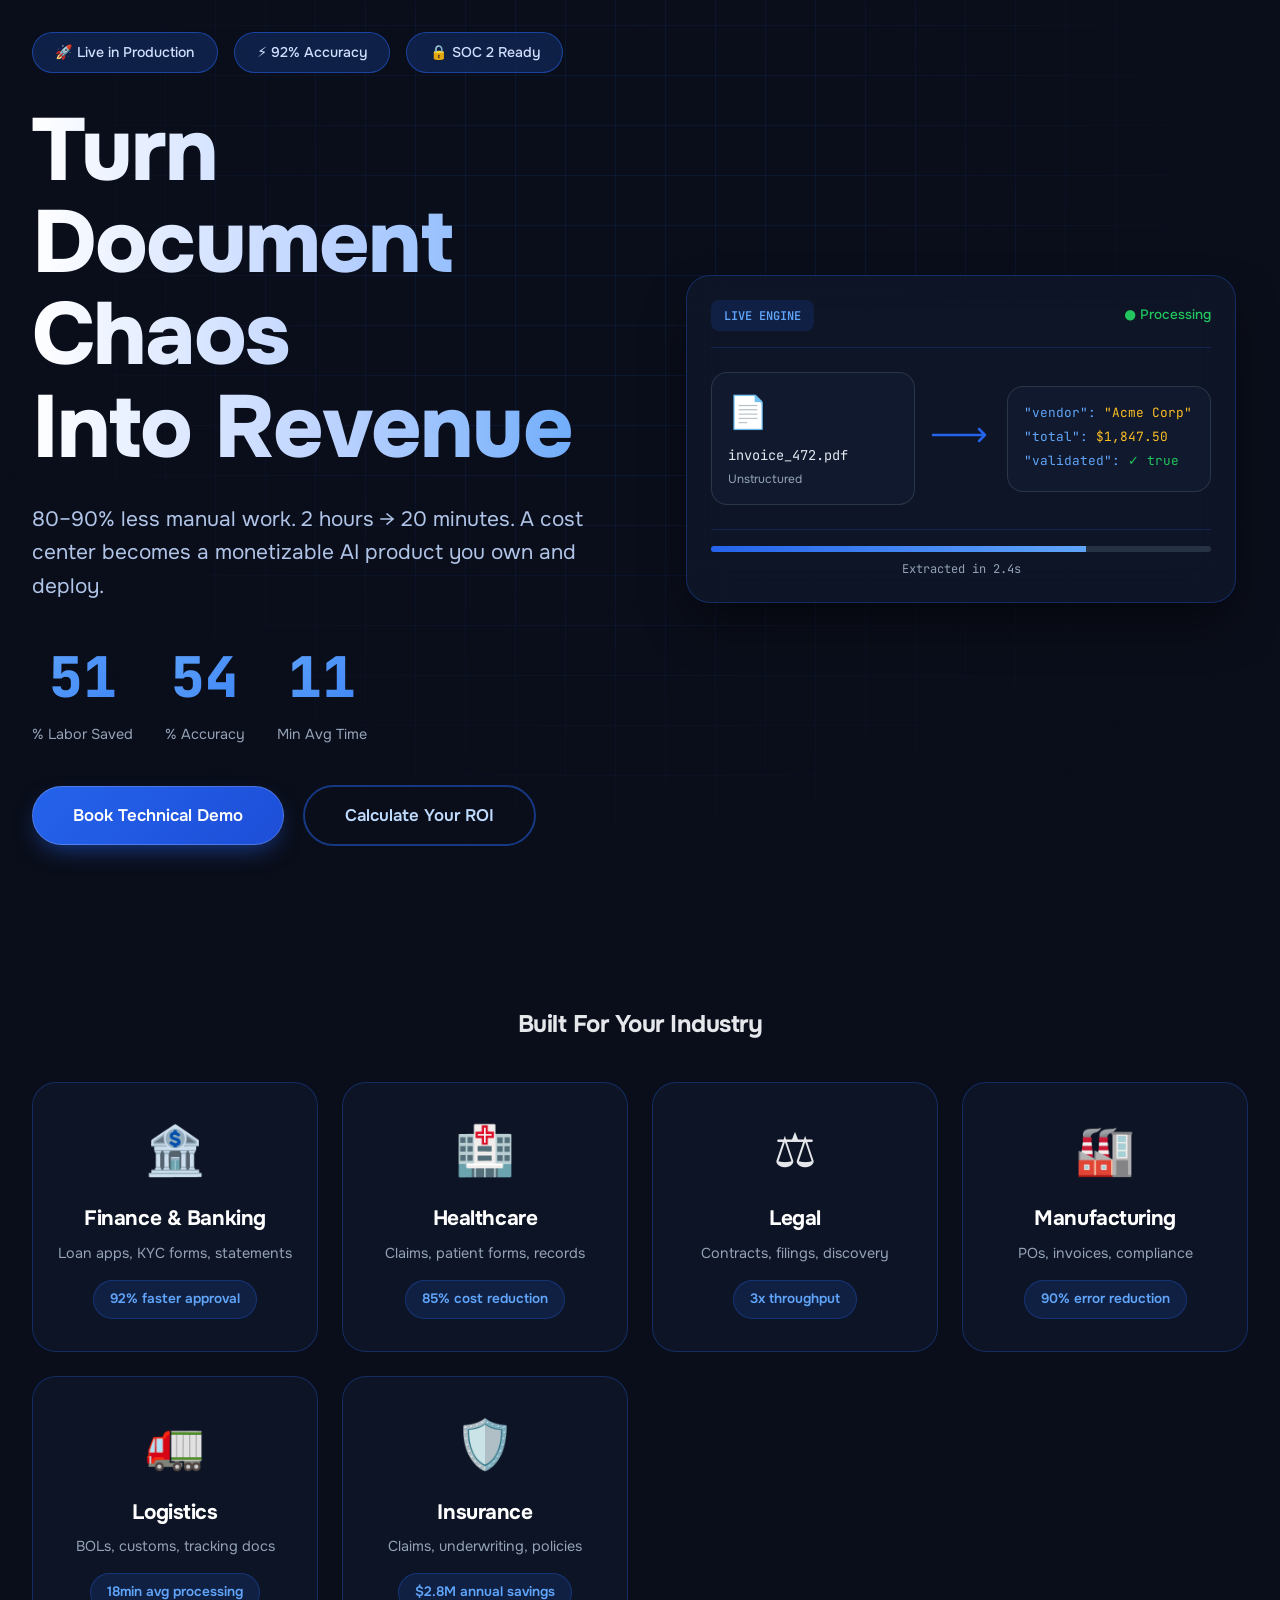
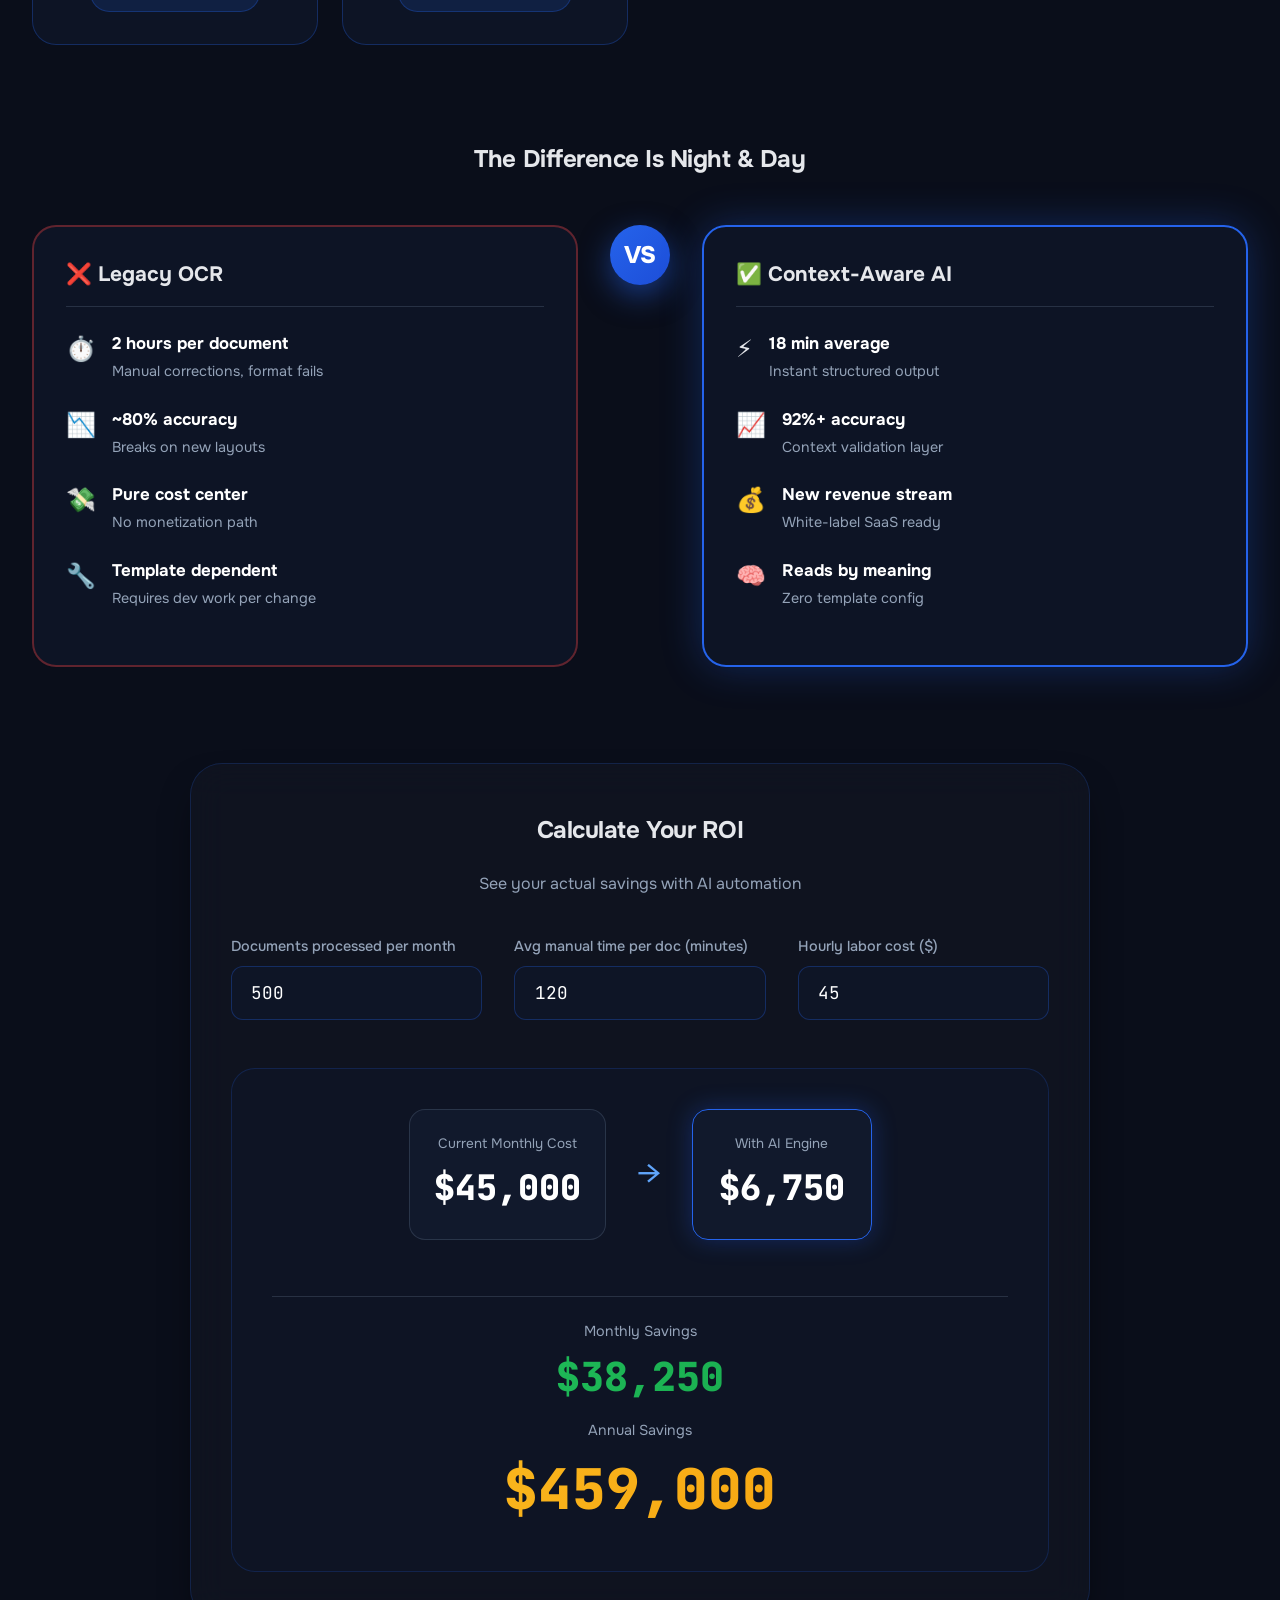
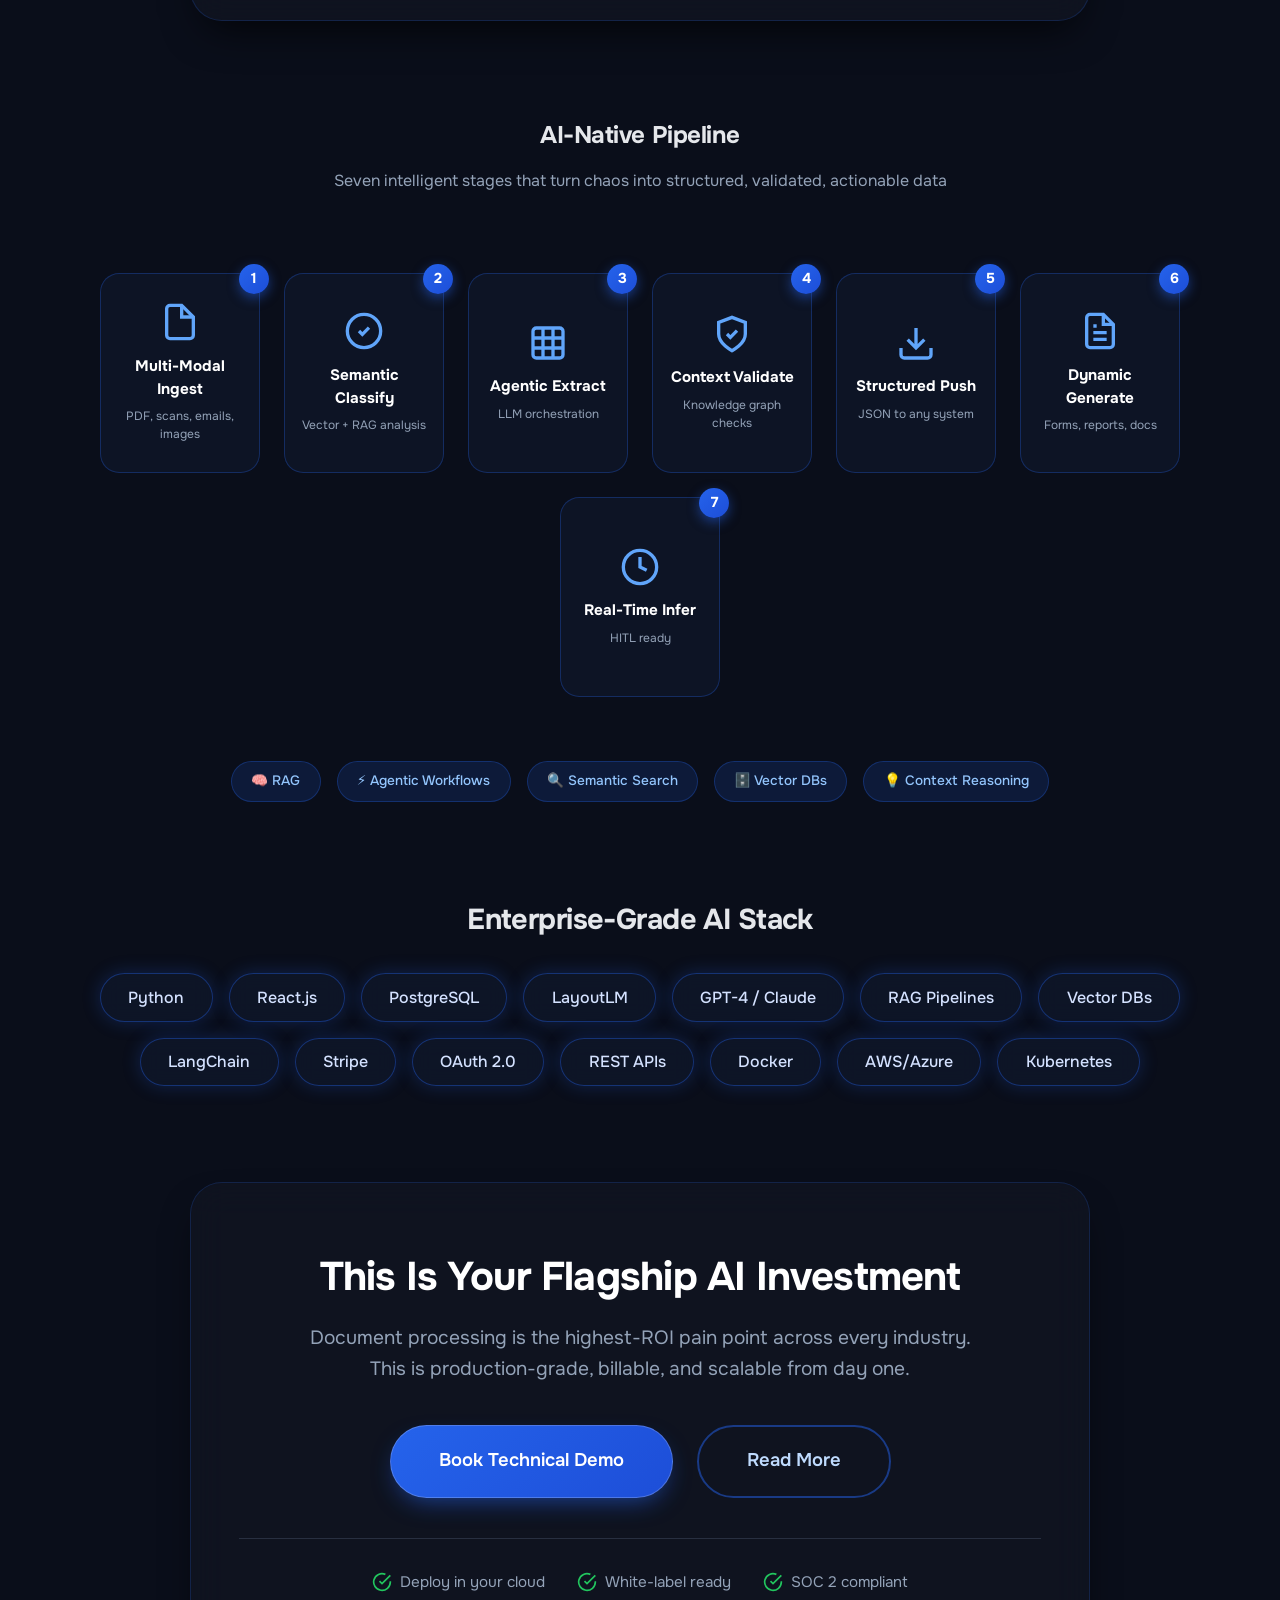
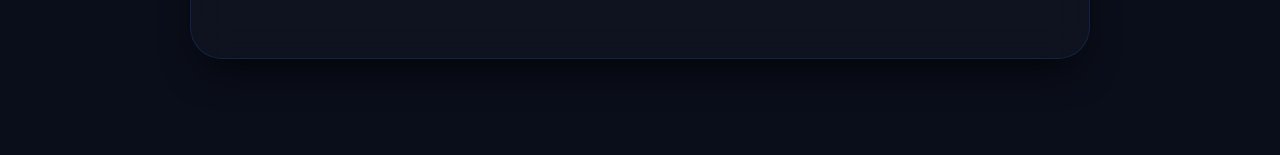
==== solution1.html @ 1551d838 "Add files via upload" ====
<!DOCTYPE html>
<html lang="en">
<head>
  <meta charset="UTF-8">
  <meta name="viewport" content="width=device-width, initial-scale=1.0">
  <title>AI Document Intelligence • Revenue-Grade Automation</title>
  <link rel="preconnect" href="https://fonts.googleapis.com">
  <link rel="preconnect" href="https://fonts.gstatic.com" crossorigin>
  <link href="https://fonts.googleapis.com/css2?family=JetBrains+Mono:wght@400;500;600;700&family=Onest:wght@400;500;600;700;800&display=swap" rel="stylesheet">
  <link rel="stylesheet" href="solution1.css">
</head>
<body>
  <div class="grid-background"></div>
  <div class="content-wrapper">
    
    <!-- Hero with live demo preview -->
    <section class="hero fade-up" id="heroSection">
      <div class="hero-text">
        <div class="badge-row">
          <span class="badge badge-pulse">🚀 Live in Production</span>
          <span class="badge">⚡ 92% Accuracy</span>
          <span class="badge">🔒 SOC 2 Ready</span>
        </div>
        <h1>Turn Document Chaos<br>Into Revenue</h1>
        <p class="hero-sub">80–90% less manual work. 2 hours → 20 minutes. A cost center becomes a monetizable AI product you own and deploy.</p>
        
        <div class="stat-proof">
          <div class="stat-item">
            <div class="stat-number" data-target="87">0</div>
            <div class="stat-label">% Labor Saved</div>
          </div>
          <div class="stat-item">
            <div class="stat-number" data-target="92">0</div>
            <div class="stat-label">% Accuracy</div>
          </div>
          <div class="stat-item">
            <div class="stat-number" data-target="18">0</div>
            <div class="stat-label">Min Avg Time</div>
          </div>
        </div>

        <div style="display: flex; flex-wrap: wrap; gap: 1.2rem; align-items: center; margin-top: 2.5rem;">
          <a href="#demo" class="primary-btn">Book Technical Demo</a>
          <a href="#calculator" class="secondary-btn">Calculate Your ROI</a>
        </div>
      </div>
      <div class="hero-visual">
        <div class="live-demo-preview">
          <div class="demo-header">
            <span class="demo-tag">LIVE ENGINE</span>
            <span class="demo-status">● Processing</span>
          </div>
          <div class="demo-content">
            <div class="doc-in">
              <div class="doc-icon">📄</div>
              <div class="doc-name">invoice_472.pdf</div>
              <div class="doc-status">Unstructured</div>
            </div>
            <div class="demo-arrow">
              <svg width="60" height="24" viewBox="0 0 60 24">
                <path d="M2 12h52m0 0l-6-6m6 6l-6 6" stroke="#2563eb" stroke-width="2.5" fill="none" stroke-linecap="round"/>
              </svg>
            </div>
            <div class="doc-out">
              <div class="json-preview">
                <div class="json-line"><span class="json-key">"vendor":</span> <span class="json-value">"Acme Corp"</span></div>
                <div class="json-line"><span class="json-key">"total":</span> <span class="json-value">$1,847.50</span></div>
                <div class="json-line"><span class="json-key">"validated":</span> <span class="json-bool">✓ true</span></div>
              </div>
            </div>
          </div>
          <div class="demo-footer">
            <div class="processing-bar">
              <div class="processing-fill"></div>
            </div>
            <div class="processing-text">Extracted in 2.4s</div>
          </div>
        </div>
      </div>
    </section>

    <!-- Industry selector -->
    <section class="industry-selector fade-up" id="industries">
      <h2 style="text-align:center; margin-bottom: 2.5rem;">Built For Your Industry</h2>
      <div class="industry-grid">
        <div class="industry-card">
          <div class="industry-icon">🏦</div>
          <h3>Finance & Banking</h3>
          <p>Loan apps, KYC forms, statements</p>
          <div class="industry-stat">92% faster approval</div>
        </div>
        <div class="industry-card">
          <div class="industry-icon">🏥</div>
          <h3>Healthcare</h3>
          <p>Claims, patient forms, records</p>
          <div class="industry-stat">85% cost reduction</div>
        </div>
        <div class="industry-card">
          <div class="industry-icon">⚖️</div>
          <h3>Legal</h3>
          <p>Contracts, filings, discovery</p>
          <div class="industry-stat">3x throughput</div>
        </div>
        <div class="industry-card">
          <div class="industry-icon">🏭</div>
          <h3>Manufacturing</h3>
          <p>POs, invoices, compliance</p>
          <div class="industry-stat">90% error reduction</div>
        </div>
        <div class="industry-card">
          <div class="industry-icon">🚛</div>
          <h3>Logistics</h3>
          <p>BOLs, customs, tracking docs</p>
          <div class="industry-stat">18min avg processing</div>
        </div>
        <div class="industry-card">
          <div class="industry-icon">🛡️</div>
          <h3>Insurance</h3>
          <p>Claims, underwriting, policies</p>
          <div class="industry-stat">$2.8M annual savings</div>
        </div>
      </div>
    </section>

    <!-- Before/After Comparison -->
    <section class="before-after fade-up" id="comparison">
      <h2 style="text-align:center; margin-bottom: 3rem;">The Difference Is Night & Day</h2>
      <div class="comparison-wrapper">
        <div class="comparison-side before-side">
          <div class="comparison-label">❌ Legacy OCR</div>
          <div class="comparison-detail">
            <div class="detail-icon">⏱️</div>
            <div class="detail-text">
              <strong>2 hours per document</strong>
              <span>Manual corrections, format fails</span>
            </div>
          </div>
          <div class="comparison-detail">
            <div class="detail-icon">📉</div>
            <div class="detail-text">
              <strong>~80% accuracy</strong>
              <span>Breaks on new layouts</span>
            </div>
          </div>
          <div class="comparison-detail">
            <div class="detail-icon">💸</div>
            <div class="detail-text">
              <strong>Pure cost center</strong>
              <span>No monetization path</span>
            </div>
          </div>
          <div class="comparison-detail">
            <div class="detail-icon">🔧</div>
            <div class="detail-text">
              <strong>Template dependent</strong>
              <span>Requires dev work per change</span>
            </div>
          </div>
        </div>

        <div class="comparison-divider">
          <div class="vs-badge">VS</div>
        </div>

        <div class="comparison-side after-side">
          <div class="comparison-label">✅ Context-Aware AI</div>
          <div class="comparison-detail">
            <div class="detail-icon">⚡</div>
            <div class="detail-text">
              <strong>18 min average</strong>
              <span>Instant structured output</span>
            </div>
          </div>
          <div class="comparison-detail">
            <div class="detail-icon">📈</div>
            <div class="detail-text">
              <strong>92%+ accuracy</strong>
              <span>Context validation layer</span>
            </div>
          </div>
          <div class="comparison-detail">
            <div class="detail-icon">💰</div>
            <div class="detail-text">
              <strong>New revenue stream</strong>
              <span>White-label SaaS ready</span>
            </div>
          </div>
          <div class="comparison-detail">
            <div class="detail-icon">🧠</div>
            <div class="detail-text">
              <strong>Reads by meaning</strong>
              <span>Zero template config</span>
            </div>
          </div>
        </div>
      </div>
    </section>

    <!-- ROI Calculator -->
    <section class="roi-calculator fade-up" id="calculator">
      <div class="calculator-container glass-card">
        <h2 style="margin-bottom: 1.5rem; text-align: center;">Calculate Your ROI</h2>
        <p style="text-align: center; color: #94a3b8; margin-bottom: 2.5rem;">See your actual savings with AI automation</p>
        
        <div class="calculator-inputs">
          <div class="input-group">
            <label>Documents processed per month</label>
            <input type="number" id="docCount" value="500" min="100" step="100">
          </div>
          <div class="input-group">
            <label>Avg manual time per doc (minutes)</label>
            <input type="number" id="manualTime" value="120" min="10" step="10">
          </div>
          <div class="input-group">
            <label>Hourly labor cost ($)</label>
            <input type="number" id="laborCost" value="45" min="15" step="5">
          </div>
        </div>

        <div class="calculator-results">
          <div class="result-card">
            <div class="result-label">Current Monthly Cost</div>
            <div class="result-value" id="currentCost">$45,000</div>
          </div>
          <div class="result-arrow">→</div>
          <div class="result-card highlight">
            <div class="result-label">With AI Engine</div>
            <div class="result-value" id="aiCost">$5,400</div>
          </div>
          <div class="result-savings">
            <div class="savings-label">Monthly Savings</div>
            <div class="savings-value" id="monthlySavings">$39,600</div>
            <div class="savings-label" style="margin-top: 0.8rem;">Annual Savings</div>
            <div class="savings-value annual" id="annualSavings">$475,200</div>
          </div>
        </div>
      </div>
    </section>

    <!-- How It Works Pipeline -->
    <section class="pipeline-section fade-up" id="pipeline">
      <h2 style="text-align:center; margin-bottom: 1rem;">AI-Native Pipeline</h2>
      <p style="text-align:center; color:#94a3b8; max-width: 700px; margin: 0 auto 3rem;">Seven intelligent stages that turn chaos into structured, validated, actionable data</p>
      
      <div class="pipeline-flow">
        <div class="pipeline-step">
          <div class="step-number">1</div>
          <div class="step-icon">
            <svg viewBox="0 0 24 24" fill="none" stroke="currentColor" stroke-width="2">
              <path d="M13 2H6a2 2 0 00-2 2v16a2 2 0 002 2h12a2 2 0 002-2V9z"/>
              <path d="M13 2v7h7"/>
            </svg>
          </div>
          <h4>Multi-Modal Ingest</h4>
          <p>PDF, scans, emails, images</p>
        </div>

        <div class="pipeline-connector"></div>

        <div class="pipeline-step">
          <div class="step-number">2</div>
          <div class="step-icon">
            <svg viewBox="0 0 24 24" fill="none" stroke="currentColor" stroke-width="2">
              <circle cx="12" cy="12" r="10"/>
              <path d="M9 12l2 2 4-4"/>
            </svg>
          </div>
          <h4>Semantic Classify</h4>
          <p>Vector + RAG analysis</p>
        </div>

        <div class="pipeline-connector"></div>

        <div class="pipeline-step">
          <div class="step-number">3</div>
          <div class="step-icon">
            <svg viewBox="0 0 24 24" fill="none" stroke="currentColor" stroke-width="2">
              <rect x="3" y="3" width="18" height="18" rx="2"/>
              <path d="M9 3v18M15 3v18M3 9h18M3 15h18"/>
            </svg>
          </div>
          <h4>Agentic Extract</h4>
          <p>LLM orchestration</p>
        </div>

        <div class="pipeline-connector"></div>

        <div class="pipeline-step">
          <div class="step-number">4</div>
          <div class="step-icon">
            <svg viewBox="0 0 24 24" fill="none" stroke="currentColor" stroke-width="2">
              <path d="M12 22s8-4 8-10V5l-8-3-8 3v7c0 6 8 10 8 10z"/>
              <path d="M9 12l2 2 4-4"/>
            </svg>
          </div>
          <h4>Context Validate</h4>
          <p>Knowledge graph checks</p>
        </div>

        <div class="pipeline-connector"></div>

        <div class="pipeline-step">
          <div class="step-number">5</div>
          <div class="step-icon">
            <svg viewBox="0 0 24 24" fill="none" stroke="currentColor" stroke-width="2">
              <path d="M21 15v4a2 2 0 01-2 2H5a2 2 0 01-2-2v-4M7 10l5 5 5-5M12 15V3"/>
            </svg>
          </div>
          <h4>Structured Push</h4>
          <p>JSON to any system</p>
        </div>

        <div class="pipeline-connector"></div>

        <div class="pipeline-step">
          <div class="step-number">6</div>
          <div class="step-icon">
            <svg viewBox="0 0 24 24" fill="none" stroke="currentColor" stroke-width="2">
              <path d="M14 2H6a2 2 0 00-2 2v16a2 2 0 002 2h12a2 2 0 002-2V8z"/>
              <path d="M14 2v6h6"/>
              <path d="M16 13H8M16 17H8M10 9H8"/>
            </svg>
          </div>
          <h4>Dynamic Generate</h4>
          <p>Forms, reports, docs</p>
        </div>

        <div class="pipeline-connector"></div>

        <div class="pipeline-step">
          <div class="step-number">7</div>
          <div class="step-icon">
            <svg viewBox="0 0 24 24" fill="none" stroke="currentColor" stroke-width="2">
              <circle cx="12" cy="12" r="10"/>
              <path d="M12 6v6l4 2"/>
            </svg>
          </div>
          <h4>Real-Time Infer</h4>
          <p>HITL ready</p>
        </div>
      </div>

      <div class="tech-tags">
        <span class="tech-tag">🧠 RAG</span>
        <span class="tech-tag">⚡ Agentic Workflows</span>
        <span class="tech-tag">🔍 Semantic Search</span>
        <span class="tech-tag">🗄️ Vector DBs</span>
        <span class="tech-tag">💡 Context Reasoning</span>
      </div>
    </section>


    <!-- Tech Stack -->
    <section class="tech-stack fade-up">
      <h3 style="text-align:center; margin-bottom: 2rem; font-size: 1.8rem;">Enterprise-Grade AI Stack</h3>
      <div class="tech-grid">
        <span class="tech-badge">Python</span>
        <span class="tech-badge">React.js</span>
        <span class="tech-badge">PostgreSQL</span>
        <span class="tech-badge">LayoutLM</span>
        <span class="tech-badge">GPT-4 / Claude</span>
        <span class="tech-badge">RAG Pipelines</span>
        <span class="tech-badge">Vector DBs</span>
        <span class="tech-badge">LangChain</span>
        <span class="tech-badge">Stripe</span>
        <span class="tech-badge">OAuth 2.0</span>
        <span class="tech-badge">REST APIs</span>
        <span class="tech-badge">Docker</span>
        <span class="tech-badge">AWS/Azure</span>
        <span class="tech-badge">Kubernetes</span>
      </div>
    </section>

    <!-- Final CTA -->
    <section class="final-cta fade-up">
      <div class="cta-container glass-card">
        <h2>This Is Your Flagship AI Investment</h2>
        <p>Document processing is the highest-ROI pain point across every industry. This is production-grade, billable, and scalable from day one.</p>
        <div class="cta-buttons">
          <a href="#" class="primary-btn large">Book Technical Demo</a>
          <a href="#" class="secondary-btn large">Read More </a>
        </div>
        <div class="cta-features">
          <div class="cta-feature">
            <svg width="20" height="20" viewBox="0 0 24 24" fill="none" stroke="#22c55e" stroke-width="2"><path d="M22 11.08V12a10 10 0 11-5.93-9.14"/><polyline points="22 4 12 14.01 9 11.01"/></svg>
            <span>Deploy in your cloud</span>
          </div>
          <div class="cta-feature">
            <svg width="20" height="20" viewBox="0 0 24 24" fill="none" stroke="#22c55e" stroke-width="2"><path d="M22 11.08V12a10 10 0 11-5.93-9.14"/><polyline points="22 4 12 14.01 9 11.01"/></svg>
            <span>White-label ready</span>
          </div>
          <div class="cta-feature">
            <svg width="20" height="20" viewBox="0 0 24 24" fill="none" stroke="#22c55e" stroke-width="2"><path d="M22 11.08V12a10 10 0 11-5.93-9.14"/><polyline points="22 4 12 14.01 9 11.01"/></svg>
            <span>SOC 2 compliant</span>
          </div>
        </div>
      </div>
    </section>

  </div>

  <script>
    // Fade-up scroll animations
    (function() {
      const fadeElements = document.querySelectorAll('.fade-up');
      function checkVisibility() {
        fadeElements.forEach(el => {
          const rect = el.getBoundingClientRect();
          const windowHeight = window.innerHeight || document.documentElement.clientHeight;
          if (rect.top <= windowHeight - 60 && rect.bottom >= 0) {
            el.classList.add('visible');
          }
        });
      }
      window.addEventListener('scroll', checkVisibility);
      window.addEventListener('resize', checkVisibility);
      setTimeout(checkVisibility, 120);
      document.addEventListener('DOMContentLoaded', checkVisibility);
    })();

    // Animated counters
    function animateCounter(element, target, duration = 2000) {
      let start = 0;
      const increment = target / (duration / 16);
      const timer = setInterval(() => {
        start += increment;
        if (start >= target) {
          element.textContent = Math.round(target);
          clearInterval(timer);
        } else {
          element.textContent = Math.round(start);
        }
      }, 16);
    }

    // Trigger counters on scroll
    let countersAnimated = false;
    window.addEventListener('scroll', () => {
      if (countersAnimated) return;
      const statsSection = document.querySelector('.stat-proof');
      if (!statsSection) return;
      const rect = statsSection.getBoundingClientRect();
      if (rect.top <= window.innerHeight - 100) {
        countersAnimated = true;
        document.querySelectorAll('.stat-number').forEach(el => {
          const target = parseInt(el.dataset.target);
          animateCounter(el, target);
        });
      }
    });

    // ROI Calculator
    function updateROI() {
      const docCount = parseInt(document.getElementById('docCount').value) || 500;
      const manualTime = parseInt(document.getElementById('manualTime').value) || 120;
      const laborCost = parseInt(document.getElementById('laborCost').value) || 45;

      const currentMonthlyMinutes = docCount * manualTime;
      const currentMonthlyCost = (currentMonthlyMinutes / 60) * laborCost;

      const aiTime = manualTime * 0.15;
      const aiMonthlyMinutes = docCount * aiTime;
      const aiMonthlyCost = (aiMonthlyMinutes / 60) * laborCost;

      const monthlySavings = currentMonthlyCost - aiMonthlyCost;
      const annualSavings = monthlySavings * 12;

      document.getElementById('currentCost').textContent = '$' + currentMonthlyCost.toLocaleString('en-US', {maximumFractionDigits: 0});
      document.getElementById('aiCost').textContent = '$' + aiMonthlyCost.toLocaleString('en-US', {maximumFractionDigits: 0});
      document.getElementById('monthlySavings').textContent = '$' + monthlySavings.toLocaleString('en-US', {maximumFractionDigits: 0});
      document.getElementById('annualSavings').textContent = '$' + annualSavings.toLocaleString('en-US', {maximumFractionDigits: 0});
    }

    document.getElementById('docCount')?.addEventListener('input', updateROI);
    document.getElementById('manualTime')?.addEventListener('input', updateROI);
    document.getElementById('laborCost')?.addEventListener('input', updateROI);

    updateROI();
  </script>
</body>
</html>
---- solution1.css ----
* {
  margin: 0;
  padding: 0;
  box-sizing: border-box;
}

body {
  font-family: 'Onest', system-ui, -apple-system, sans-serif;
  background-color: #0a0e1a;
  color: #e5e7eb;
  line-height: 1.5;
  -webkit-font-smoothing: antialiased;
  -moz-osx-font-smoothing: grayscale;
  overflow-x: hidden;
}

.grid-background {
  position: fixed;
  top: 0;
  left: 0;
  width: 100%;
  height: 100%;
  pointer-events: none;
  z-index: 0;
  background-image: 
    linear-gradient(rgba(37, 99, 235, 0.1) 1px, transparent 1px),
    linear-gradient(90deg, rgba(37, 99, 235, 0.1) 1px, transparent 1px);
  background-size: 50px 50px;
  background-position: center center;
  mask-image: radial-gradient(ellipse at 50% 30%, black 25%, transparent 75%);
  animation: gridPulse 8s ease-in-out infinite alternate;
}

@keyframes gridPulse {
  0% { opacity: 0.7; background-size: 50px 50px; }
  100% { opacity: 1; background-size: 52px 52px; }
}

.content-wrapper {
  position: relative;
  z-index: 2;
  max-width: 1440px;
  margin: 0 auto;
  padding: 0 2rem;
}

.glass-card {
  background: rgba(18, 22, 35, 0.7);
  backdrop-filter: blur(18px);
  border: 1px solid rgba(37, 99, 235, 0.2);
  border-radius: 2rem;
  box-shadow: 0 20px 40px -15px rgba(0, 0, 0, 0.8);
  transition: transform 0.3s ease, box-shadow 0.3s ease;
}

.fade-up {
  opacity: 0;
  transform: translateY(35px);
  transition: opacity 0.8s cubic-bezier(0.16, 0.88, 0.3, 1.1), transform 0.8s cubic-bezier(0.16, 0.88, 0.3, 1.1);
}

.fade-up.visible {
  opacity: 1;
  transform: translateY(0);
}

.primary-btn {
  background: linear-gradient(135deg, #2563eb, #1d4ed8);
  color: white;
  border: none;
  padding: 1rem 2.5rem;
  border-radius: 3rem;
  font-weight: 600;
  font-size: 1.05rem;
  cursor: pointer;
  transition: all 0.3s ease;
  box-shadow: 0 10px 25px -8px rgba(37, 99, 235, 0.6);
  display: inline-flex;
  align-items: center;
  justify-content: center;
  text-decoration: none;
  border: 1px solid rgba(255, 255, 255, 0.2);
  position: relative;
  overflow: hidden;
}

.primary-btn::before {
  content: '';
  position: absolute;
  top: 0;
  left: -100%;
  width: 100%;
  height: 100%;
  background: linear-gradient(90deg, transparent, rgba(255,255,255,0.2), transparent);
  transition: left 0.6s;
}

.primary-btn:hover::before {
  left: 100%;
}

.primary-btn:hover {
  background: linear-gradient(135deg, #3b78f0, #2563eb);
  box-shadow: 0 15px 35px -6px #2563ebcc;
  transform: translateY(-3px);
}

.primary-btn.large {
  padding: 1.3rem 3rem;
  font-size: 1.15rem;
}

.secondary-btn {
  background: transparent;
  color: #bfdbfe;
  border: 2px solid rgba(37, 99, 235, 0.5);
  padding: 1rem 2.5rem;
  border-radius: 3rem;
  font-weight: 600;
  font-size: 1.05rem;
  cursor: pointer;
  transition: all 0.3s ease;
  display: inline-flex;
  align-items: center;
  justify-content: center;
  text-decoration: none;
}

.secondary-btn:hover {
  background: rgba(37, 99, 235, 0.2);
  border-color: #2563eb;
  color: white;
  transform: translateY(-3px);
}

.secondary-btn.large {
  padding: 1.3rem 3rem;
  font-size: 1.15rem;
}

h1, h2, h3 {
  font-weight: 700;
  letter-spacing: -0.02em;
}

/* HERO SECTION */
.hero {
  display: flex;
  flex-wrap: wrap;
  align-items: center;
  justify-content: space-between;
  min-height: 90vh;
  padding: 2rem 0 4rem;
  gap: 3rem;
}

.hero-text {
  flex: 1 1 500px;
}

.hero-text h1 {
  font-size: clamp(3rem, 7vw, 5.5rem);
  line-height: 1.05;
  margin-bottom: 1.8rem;
  background: linear-gradient(to right, #ffffff, #bdd3ff, #60a5fa);
  -webkit-background-clip: text;
  -webkit-text-fill-color: transparent;
  background-clip: text;
  font-weight: 800;
}

.hero-sub {
  font-size: 1.3rem;
  color: #b0c4e8;
  margin-bottom: 2rem;
  max-width: 620px;
  line-height: 1.6;
}

.badge-row {
  display: flex;
  flex-wrap: wrap;
  gap: 1rem;
  margin: 0 0 2rem;
}

.badge {
  background: rgba(37, 99, 235, 0.22);
  border: 1px solid rgba(37, 99, 235, 0.55);
  padding: 0.55rem 1.4rem;
  border-radius: 2.5rem;
  font-size: 0.88rem;
  font-weight: 500;
  color: #d0e0ff;
  backdrop-filter: blur(10px);
  display: flex;
  align-items: center;
  gap: 0.4rem;
}

.badge-pulse {
  animation: badgePulse 2s infinite;
}

@keyframes badgePulse {
  0%, 100% { box-shadow: 0 0 8px rgba(37,99,235,0.3); }
  50% { box-shadow: 0 0 18px rgba(37,99,235,0.8); }
}

.stat-proof {
  display: flex;
  flex-wrap: wrap;
  gap: 2rem;
  margin: 2rem 0;
}

.stat-item {
  text-align: center;
}

.stat-number {
  font-size: 3.5rem;
  font-weight: 800;
  background: linear-gradient(135deg, #60a5fa, #3b82f6);
  -webkit-background-clip: text;
  -webkit-text-fill-color: transparent;
  font-family: 'JetBrains Mono', monospace;
}

.stat-label {
  font-size: 0.9rem;
  color: #94a3b8;
  margin-top: 0.3rem;
}

/* LIVE DEMO PREVIEW */
.hero-visual {
  flex: 1 1 480px;
  display: flex;
  justify-content: center;
  align-items: center;
}

.live-demo-preview {
  width: 100%;
  max-width: 550px;
  background: rgba(15, 23, 42, 0.85);
  backdrop-filter: blur(20px);
  border: 1px solid rgba(37, 99, 235, 0.3);
  border-radius: 1.5rem;
  padding: 1.5rem;
  box-shadow: 0 25px 50px -12px rgba(0, 0, 0, 0.6);
}

.demo-header {
  display: flex;
  justify-content: space-between;
  align-items: center;
  margin-bottom: 1.5rem;
  padding-bottom: 1rem;
  border-bottom: 1px solid rgba(37, 99, 235, 0.2);
}

.demo-tag {
  font-family: 'JetBrains Mono', monospace;
  font-size: 0.75rem;
  font-weight: 600;
  color: #60a5fa;
  background: rgba(37, 99, 235, 0.15);
  padding: 0.4rem 0.8rem;
  border-radius: 0.5rem;
}

.demo-status {
  font-size: 0.85rem;
  color: #22c55e;
  font-weight: 500;
  animation: statusPulse 2s infinite;
}

@keyframes statusPulse {
  0%, 100% { opacity: 1; }
  50% { opacity: 0.5; }
}

.demo-content {
  display: flex;
  align-items: center;
  gap: 1rem;
  margin-bottom: 1.5rem;
}

.doc-in, .doc-out {
  flex: 1;
  background: rgba(20, 30, 50, 0.6);
  border: 1px solid rgba(100, 116, 139, 0.3);
  border-radius: 1rem;
  padding: 1rem;
}

.doc-icon {
  font-size: 2rem;
  margin-bottom: 0.5rem;
}

.doc-name {
  font-size: 0.85rem;
  font-family: 'JetBrains Mono', monospace;
  color: #e2e8f0;
  margin-bottom: 0.3rem;
}

.doc-status {
  font-size: 0.75rem;
  color: #94a3b8;
}

.demo-arrow {
  flex-shrink: 0;
}

.json-preview {
  font-family: 'JetBrains Mono', monospace;
  font-size: 0.8rem;
}

.json-line {
  margin-bottom: 0.3rem;
}

.json-key {
  color: #60a5fa;
}

.json-value {
  color: #fbbf24;
}

.json-bool {
  color: #22c55e;
}

.demo-footer {
  padding-top: 1rem;
  border-top: 1px solid rgba(37, 99, 235, 0.2);
}

.processing-bar {
  height: 6px;
  background: rgba(100, 116, 139, 0.3);
  border-radius: 3px;
  overflow: hidden;
  margin-bottom: 0.5rem;
}

.processing-fill {
  height: 100%;
  background: linear-gradient(90deg, #2563eb, #60a5fa);
  width: 75%;
  animation: processingGrow 3s ease-in-out infinite;
}

@keyframes processingGrow {
  0% { width: 0%; }
  50% { width: 100%; }
  100% { width: 75%; }
}

.processing-text {
  font-size: 0.75rem;
  color: #94a3b8;
  text-align: center;
  font-family: 'JetBrains Mono', monospace;
}

/* INDUSTRY SELECTOR */
.industry-selector {
  margin: 6rem 0;
}

.industry-grid {
  display: grid;
  grid-template-columns: repeat(auto-fit, minmax(250px, 1fr));
  gap: 1.5rem;
}

.industry-card {
  background: rgba(15, 23, 42, 0.75);
  backdrop-filter: blur(12px);
  border: 1px solid rgba(37, 99, 235, 0.3);
  border-radius: 1.5rem;
  padding: 2rem 1.5rem;
  text-align: center;
  transition: all 0.3s ease;
  cursor: pointer;
}

.industry-card:hover {
  transform: translateY(-5px);
  border-color: #2563eb;
  box-shadow: 0 20px 40px -12px rgba(37, 99, 235, 0.4);
}

.industry-icon {
  font-size: 3rem;
  margin-bottom: 1rem;
}

.industry-card h3 {
  font-size: 1.3rem;
  margin-bottom: 0.5rem;
  color: white;
}

.industry-card p {
  color: #94a3b8;
  font-size: 0.9rem;
  margin-bottom: 1rem;
}

.industry-stat {
  display: inline-block;
  background: rgba(37, 99, 235, 0.15);
  color: #60a5fa;
  padding: 0.5rem 1rem;
  border-radius: 2rem;
  font-size: 0.85rem;
  font-weight: 600;
  border: 1px solid rgba(37, 99, 235, 0.3);
}

/* BEFORE/AFTER COMPARISON */
.before-after {
  margin: 6rem 0;
}

.comparison-wrapper {
  display: grid;
  grid-template-columns: 1fr auto 1fr;
  gap: 2rem;
  align-items: start;
}

.comparison-side {
  background: rgba(15, 23, 42, 0.75);
  backdrop-filter: blur(12px);
  border-radius: 1.5rem;
  padding: 2rem;
}

.before-side {
  border: 2px solid rgba(220, 60, 60, 0.4);
}

.after-side {
  border: 2px solid #2563eb;
  box-shadow: 0 0 40px rgba(37, 99, 235, 0.3);
}

.comparison-label {
  font-size: 1.3rem;
  font-weight: 700;
  margin-bottom: 1.5rem;
  padding-bottom: 1rem;
  border-bottom: 1px solid rgba(100, 116, 139, 0.3);
}

.comparison-detail {
  display: flex;
  gap: 1rem;
  align-items: start;
  margin-bottom: 1.5rem;
}

.detail-icon {
  font-size: 1.5rem;
  flex-shrink: 0;
}

.detail-text {
  display: flex;
  flex-direction: column;
  gap: 0.3rem;
}

.detail-text strong {
  color: white;
  font-size: 1.05rem;
}

.detail-text span {
  color: #94a3b8;
  font-size: 0.9rem;
}

.comparison-divider {
  display: flex;
  align-items: center;
  justify-content: center;
}

.vs-badge {
  background: linear-gradient(135deg, #2563eb, #1d4ed8);
  color: white;
  font-weight: 800;
  font-size: 1.5rem;
  width: 60px;
  height: 60px;
  border-radius: 50%;
  display: flex;
  align-items: center;
  justify-content: center;
  box-shadow: 0 10px 30px rgba(37, 99, 235, 0.5);
}

/* ROI CALCULATOR */
.roi-calculator {
  margin: 6rem 0;
}

.calculator-container {
  max-width: 900px;
  margin: 0 auto;
  padding: 3rem 2.5rem;
}

.calculator-inputs {
  display: grid;
  grid-template-columns: repeat(auto-fit, minmax(220px, 1fr));
  gap: 2rem;
  margin-bottom: 3rem;
}

.input-group {
  display: flex;
  flex-direction: column;
  gap: 0.5rem;
}

.input-group label {
  color: #94a3b8;
  font-size: 0.9rem;
  font-weight: 500;
}

.input-group input {
  background: rgba(15, 23, 42, 0.8);
  border: 1px solid rgba(37, 99, 235, 0.3);
  border-radius: 0.75rem;
  padding: 0.9rem 1.2rem;
  font-size: 1.1rem;
  color: white;
  font-family: 'JetBrains Mono', monospace;
  transition: all 0.3s ease;
}

.input-group input:focus {
  outline: none;
  border-color: #2563eb;
  box-shadow: 0 0 0 3px rgba(37, 99, 235, 0.2);
}

.calculator-results {
  display: flex;
  flex-wrap: wrap;
  align-items: center;
  justify-content: center;
  gap: 2rem;
  background: rgba(15, 23, 42, 0.5);
  border-radius: 1.5rem;
  padding: 2.5rem;
  border: 1px solid rgba(37, 99, 235, 0.2);
}

.result-card {
  text-align: center;
  padding: 1.5rem;
  background: rgba(20, 30, 50, 0.6);
  border-radius: 1rem;
  border: 1px solid rgba(100, 116, 139, 0.3);
  min-width: 180px;
}

.result-card.highlight {
  border-color: #2563eb;
  box-shadow: 0 0 25px rgba(37, 99, 235, 0.3);
}

.result-label {
  font-size: 0.85rem;
  color: #94a3b8;
  margin-bottom: 0.5rem;
}

.result-value {
  font-size: 2.2rem;
  font-weight: 800;
  color: white;
  font-family: 'JetBrains Mono', monospace;
}

.result-arrow {
  font-size: 2rem;
  color: #60a5fa;
}

.result-savings {
  flex: 1 1 100%;
  text-align: center;
  margin-top: 1.5rem;
  padding-top: 1.5rem;
  border-top: 1px solid rgba(100, 116, 139, 0.3);
}

.savings-label {
  font-size: 0.9rem;
  color: #94a3b8;
  margin-bottom: 0.3rem;
}

.savings-value {
  font-size: 2.5rem;
  font-weight: 800;
  background: linear-gradient(135deg, #22c55e, #16a34a);
  -webkit-background-clip: text;
  -webkit-text-fill-color: transparent;
  font-family: 'JetBrains Mono', monospace;
}

.savings-value.annual {
  font-size: 3.5rem;
  background: linear-gradient(135deg, #fbbf24, #f59e0b);
  -webkit-background-clip: text;
  -webkit-text-fill-color: transparent;
}

/* PIPELINE SECTION */
.pipeline-section {
  margin: 6rem 0;
}

.pipeline-flow {
  display: flex;
  align-items: center;
  gap: 1.5rem;
  overflow-x: visible;
  padding: 2rem 1rem;
  margin-bottom: 2rem;
  flex-wrap: wrap;
  justify-content: center;
}

.pipeline-step {
  flex: 0 1 160px;
  width: 160px;
  height: 200px;
  background: rgba(15, 23, 42, 0.75);
  backdrop-filter: blur(12px);
  border: 1px solid rgba(37, 99, 235, 0.3);
  border-radius: 1.2rem;
  padding: 1.5rem 1rem;
  text-align: center;
  transition: all 0.3s ease;
  position: relative;
  display: flex;
  flex-direction: column;
  justify-content: center;
  align-items: center;
}

.pipeline-step:hover {
  transform: translateY(-5px);
  border-color: #2563eb;
  box-shadow: 0 15px 30px rgba(37, 99, 235, 0.4);
}

.step-number {
  position: absolute;
  top: -10px;
  right: -10px;
  width: 30px;
  height: 30px;
  background: linear-gradient(135deg, #2563eb, #1d4ed8);
  color: white;
  border-radius: 50%;
  display: flex;
  align-items: center;
  justify-content: center;
  font-weight: 700;
  font-size: 0.9rem;
  box-shadow: 0 4px 12px rgba(37, 99, 235, 0.5);
}

.step-icon {
  width: 40px;
  height: 40px;
  margin: 0 auto 0.8rem;
  color: #60a5fa;
}

.pipeline-step h4 {
  font-size: 0.95rem;
  color: white;
  margin-bottom: 0.4rem;
}

.pipeline-step p {
  font-size: 0.75rem;
  color: #94a3b8;
}

.pipeline-connector {
  display: none;
}

.pipeline-connector::after {
  content: '';
}

.tech-tags {
  display: flex;
  flex-wrap: wrap;
  justify-content: center;
  gap: 1rem;
  margin-top: 2rem;
}

.tech-tag {
  background: rgba(37, 99, 235, 0.15);
  border: 1px solid rgba(37, 99, 235, 0.3);
  padding: 0.6rem 1.2rem;
  border-radius: 2rem;
  font-size: 0.85rem;
  color: #93c5fd;
  font-weight: 500;
}

/* SOCIAL PROOF */
.social-proof {
  margin: 6rem 0;
}

.testimonials-grid {
  display: grid;
  grid-template-columns: repeat(auto-fit, minmax(300px, 1fr));
  gap: 2rem;
}

.testimonial-card {
  background: rgba(15, 23, 42, 0.75);
  backdrop-filter: blur(12px);
  border: 1px solid rgba(37, 99, 235, 0.3);
  border-radius: 1.5rem;
  padding: 2rem;
  transition: all 0.3s ease;
}

.testimonial-card:hover {
  transform: translateY(-5px);
  border-color: #2563eb;
  box-shadow: 0 20px 40px rgba(37, 99, 235, 0.3);
}

.quote-icon {
  font-size: 4rem;
  color: rgba(37, 99, 235, 0.3);
  line-height: 0.5;
  margin-bottom: 1rem;
}

.testimonial-text {
  color: #e2e8f0;
  font-size: 1.05rem;
  line-height: 1.6;
  margin-bottom: 1.5rem;
}

.testimonial-author {
  display: flex;
  align-items: center;
  gap: 1rem;
  margin-bottom: 1rem;
}

.author-avatar {
  width: 50px;
  height: 50px;
  background: linear-gradient(135deg, #2563eb, #1d4ed8);
  border-radius: 50%;
  display: flex;
  align-items: center;
  justify-content: center;
  font-weight: 700;
  color: white;
  font-size: 1.2rem;
}

.author-name {
  color: white;
  font-weight: 600;
  font-size: 1rem;
}

.author-title {
  color: #94a3b8;
  font-size: 0.85rem;
}

.testimonial-metric {
  background: rgba(37, 99, 235, 0.15);
  border: 1px solid rgba(37, 99, 235, 0.3);
  border-radius: 2rem;
  padding: 0.6rem 1.2rem;
  display: inline-block;
  color: #60a5fa;
  font-weight: 600;
  font-size: 0.9rem;
}

/* TECH STACK */
.tech-stack {
  margin: 6rem 0;
}

.tech-grid {
  display: flex;
  flex-wrap: wrap;
  justify-content: center;
  gap: 1rem;
}

.tech-badge {
  background: rgba(15, 23, 42, 0.85);
  backdrop-filter: blur(10px);
  border: 1px solid rgba(37, 99, 235, 0.4);
  padding: 0.7rem 1.7rem;
  border-radius: 2.8rem;
  font-weight: 500;
  color: #d4e2ff;
  box-shadow: 0 0 18px rgba(37, 99, 235, 0.25);
  transition: all 0.3s ease;
}

.tech-badge:hover {
  background: rgba(37, 99, 235, 0.2);
  border-color: #2563eb;
  color: white;
  box-shadow: 0 0 28px rgba(37, 99, 235, 0.5);
  transform: translateY(-3px);
}

/* FINAL CTA */
.final-cta {
  margin: 6rem 0;
}

.cta-container {
  max-width: 900px;
  margin: 0 auto;
  padding: 4rem 3rem;
  text-align: center;
}

.cta-container h2 {
  font-size: 2.5rem;
  margin-bottom: 1rem;
  color: white;
}

.cta-container p {
  font-size: 1.2rem;
  color: #94a3b8;
  max-width: 700px;
  margin: 0 auto 2.5rem;
  line-height: 1.6;
}

.cta-buttons {
  display: flex;
  flex-wrap: wrap;
  gap: 1.5rem;
  justify-content: center;
  margin-bottom: 2.5rem;
}

.cta-features {
  display: flex;
  flex-wrap: wrap;
  justify-content: center;
  gap: 2rem;
  padding-top: 2rem;
  border-top: 1px solid rgba(100, 116, 139, 0.3);
}

.cta-feature {
  display: flex;
  align-items: center;
  gap: 0.5rem;
  color: #94a3b8;
  font-size: 0.95rem;
}

/* RESPONSIVE */
@media (max-width: 1024px) {
  .pipeline-flow {
    justify-content: start;
  }
}

@media (max-width: 768px) {
  .comparison-wrapper {
    grid-template-columns: 1fr;
  }
  
  .comparison-divider {
    padding: 1rem 0;
  }
  
  .hero {
    min-height: auto;
    padding: 3rem 0;
  }
  
  .hero-text h1 {
    font-size: 2.5rem;
  }
  
  .stat-proof {
    justify-content: center;
  }
  
  .calculator-results {
    flex-direction: column;
  }
  
  .result-arrow {
    transform: rotate(90deg);
  }
  
  .content-wrapper {
    padding: 0 1.5rem;
  }
}

@media (max-width: 768px) {
  .pipeline-flow {
    flex-wrap: wrap;
    justify-content: center;
  }
}

@media (max-width: 480px) {
  .industry-grid {
    grid-template-columns: 1fr;
  }

  .testimonials-grid {
    grid-template-columns: 1fr;
  }

  .pipeline-flow {
    flex-direction: column;
    align-items: center;
  }

  .pipeline-step {
    flex: 0 1 160px;
    width: 160px;
    height: 200px;
  }

  .pipeline-connector {
    width: 2px;
    height: 30px;
    flex: 0 0 30px;
  }

  .pipeline-connector::after {
    content: '↓';
    top: auto;
    bottom: -15px;
    left: -10px;
  }
}
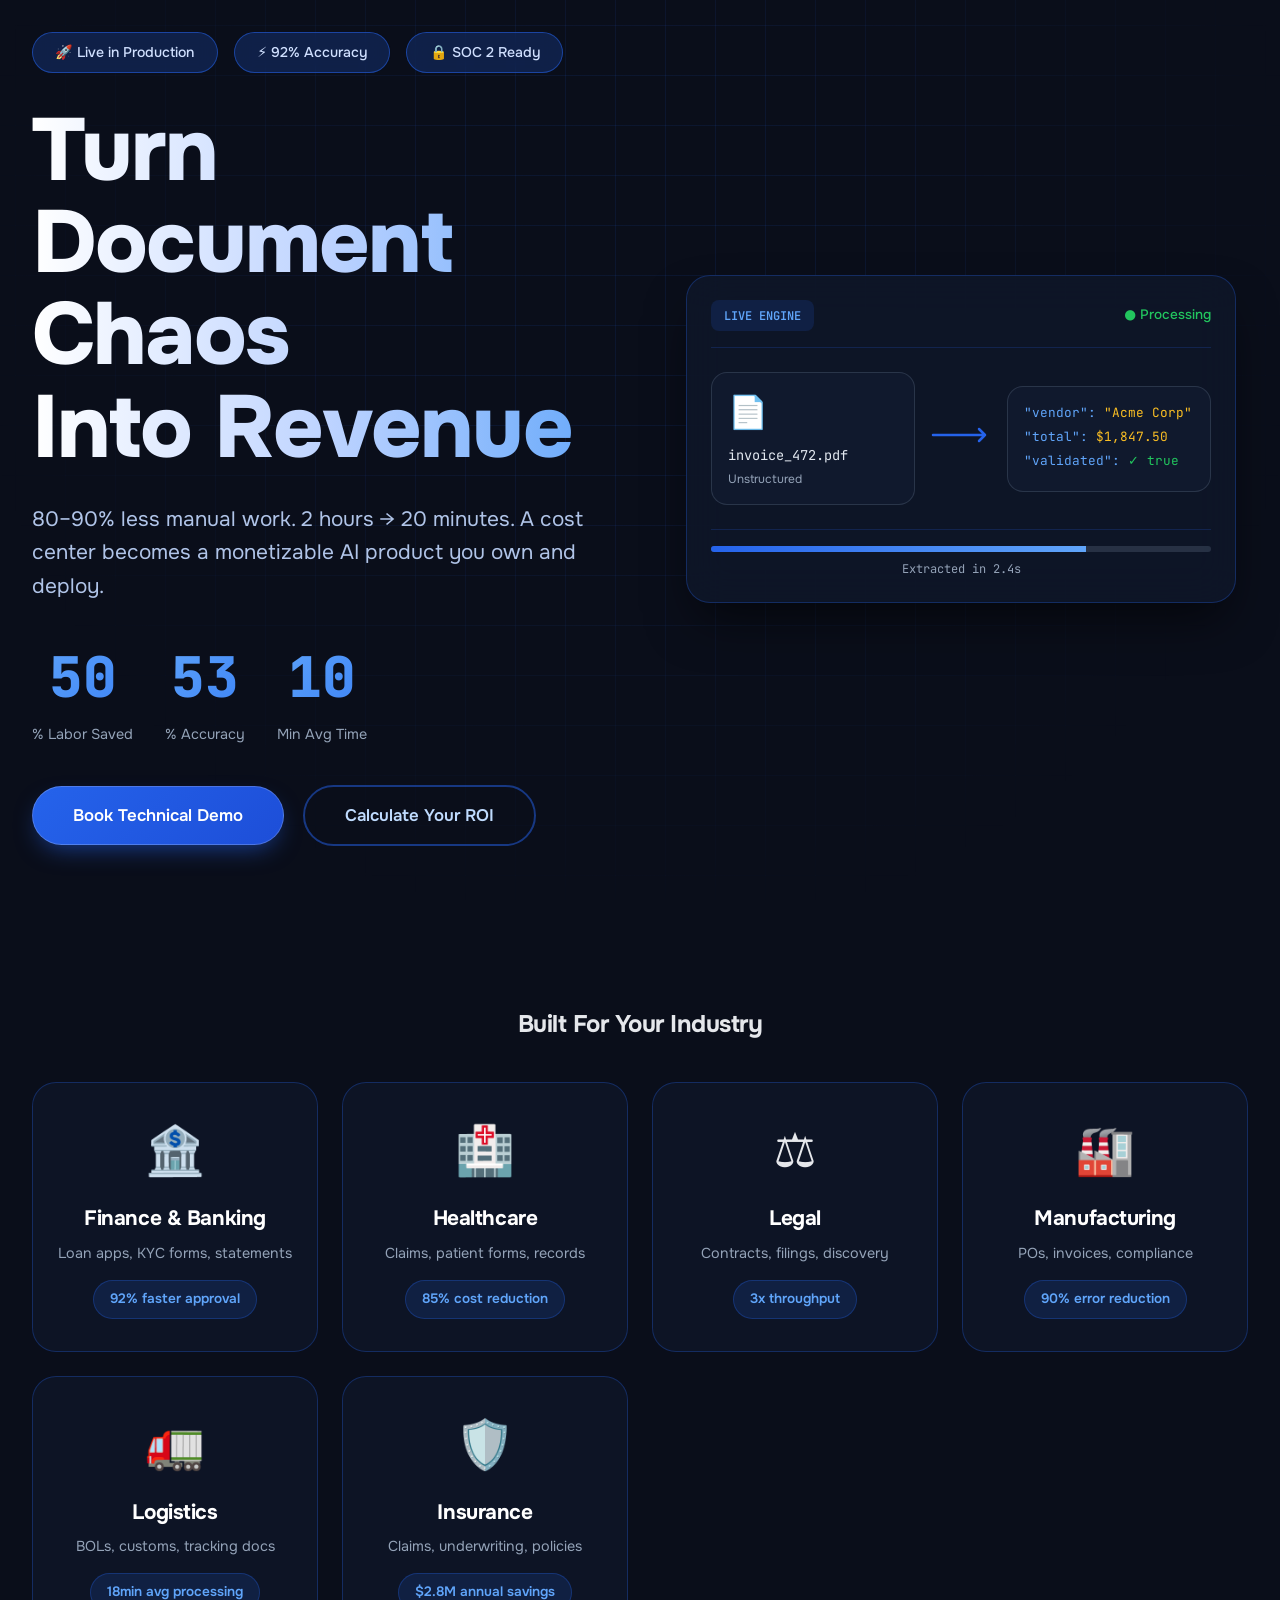
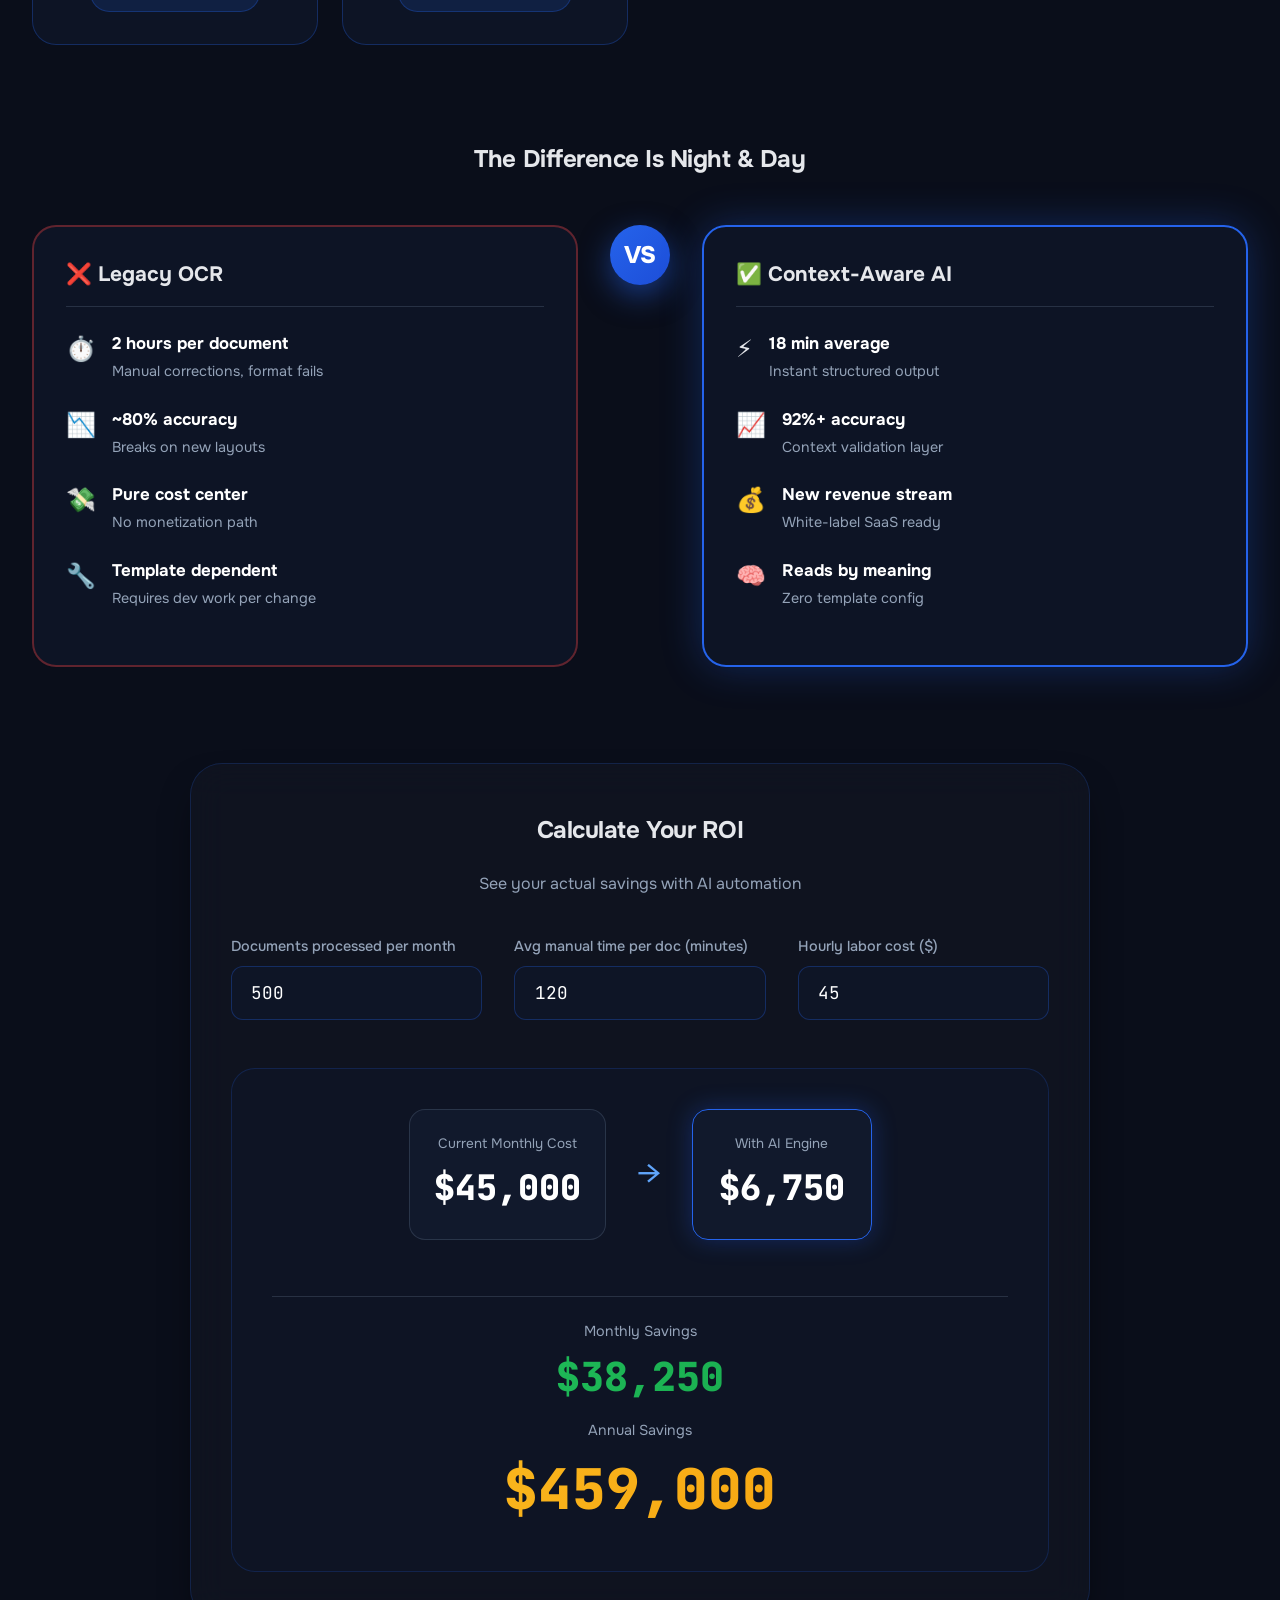
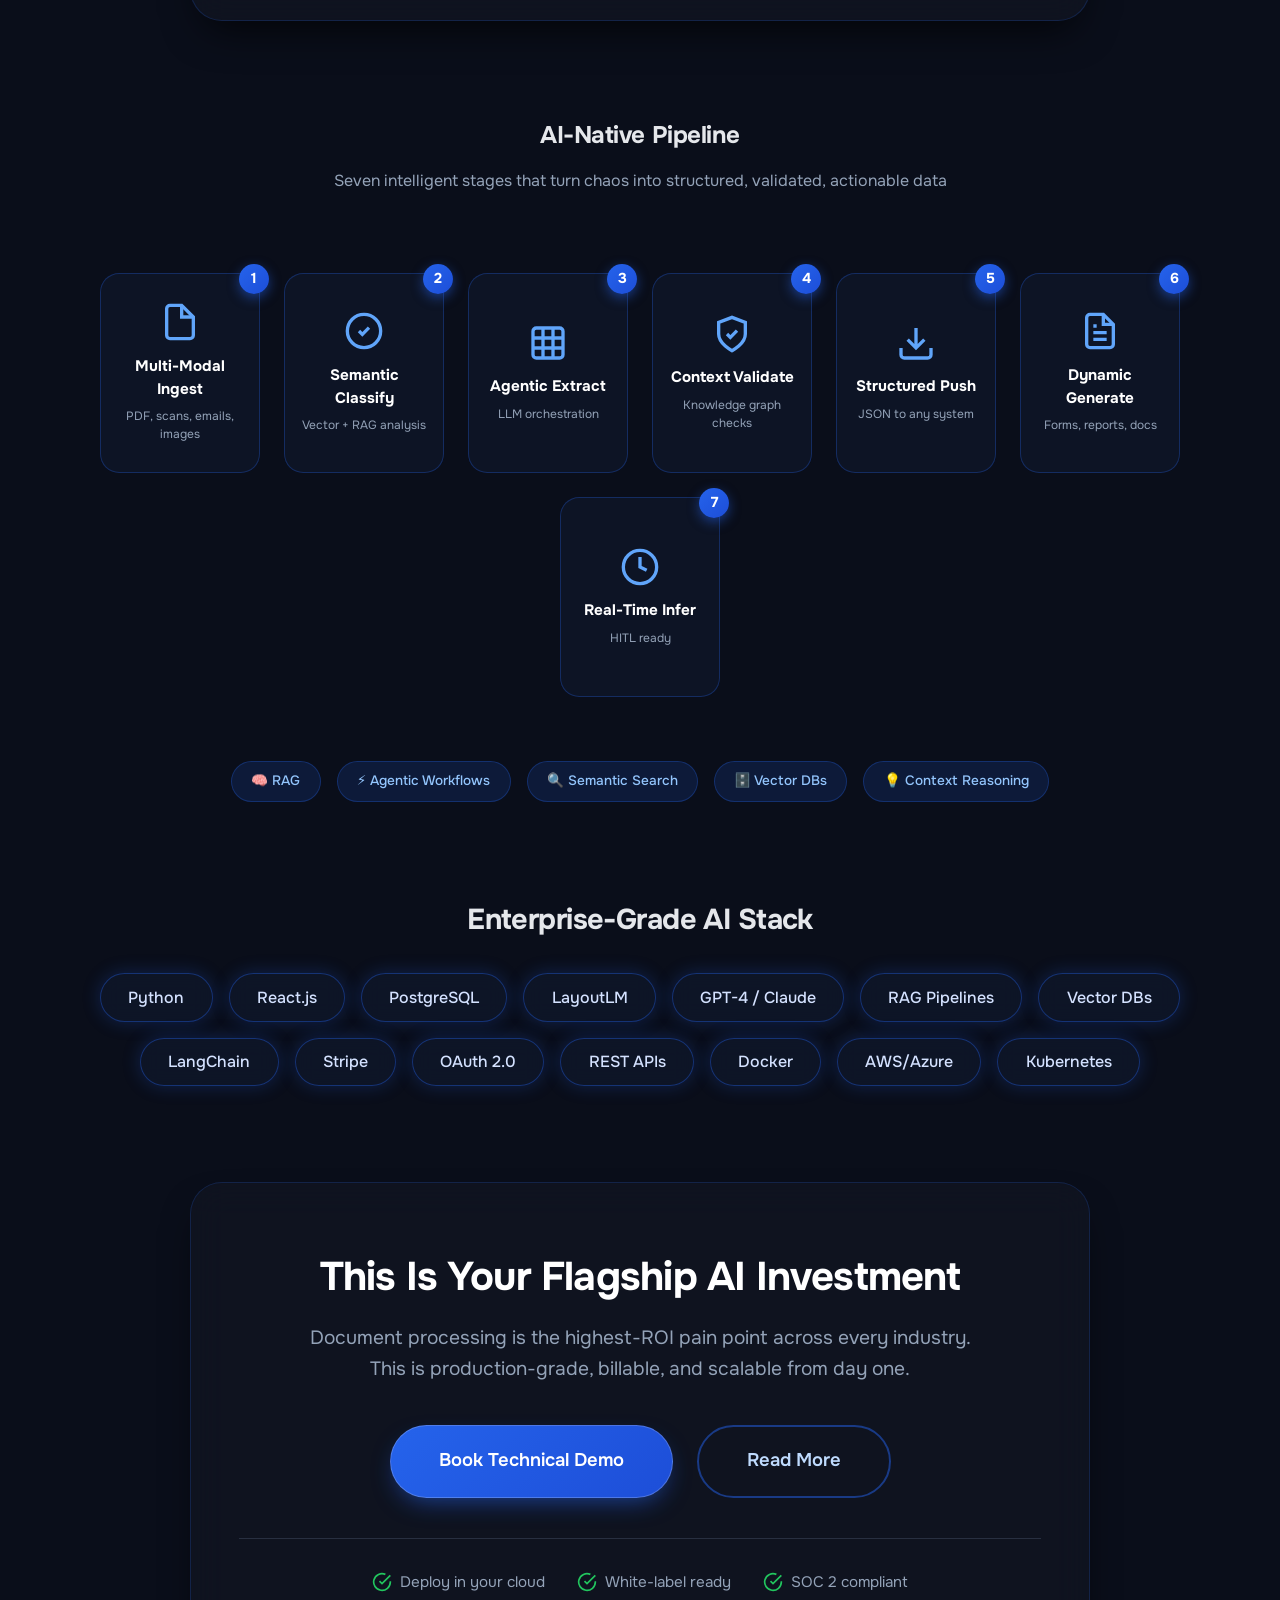
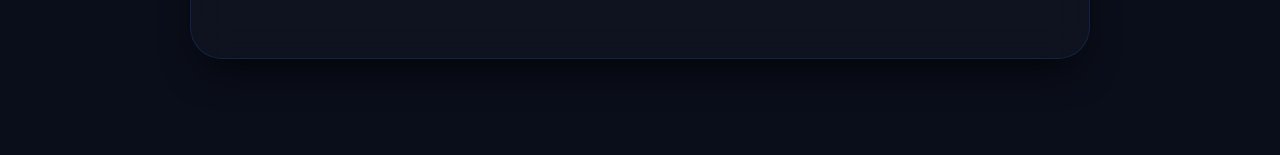
==== commit 1e74e301: "Update solution1.html" ====
--- a/solution1.html
+++ b/solution1.html
@@ -378,7 +378,7 @@
         <p>Document processing is the highest-ROI pain point across every industry. This is production-grade, billable, and scalable from day one.</p>
         <div class="cta-buttons">
           <a href="#" class="primary-btn large">Book Technical Demo</a>
-          <a href="#" class="secondary-btn large">Read More </a>
+          <a href="https://astreait.com/ai-powered-document-automation-salesforce/" class="secondary-btn large">Read More </a>
         </div>
         <div class="cta-features">
           <div class="cta-feature">
@@ -478,4 +478,4 @@
     updateROI();
   </script>
 </body>
-</html>+</html>
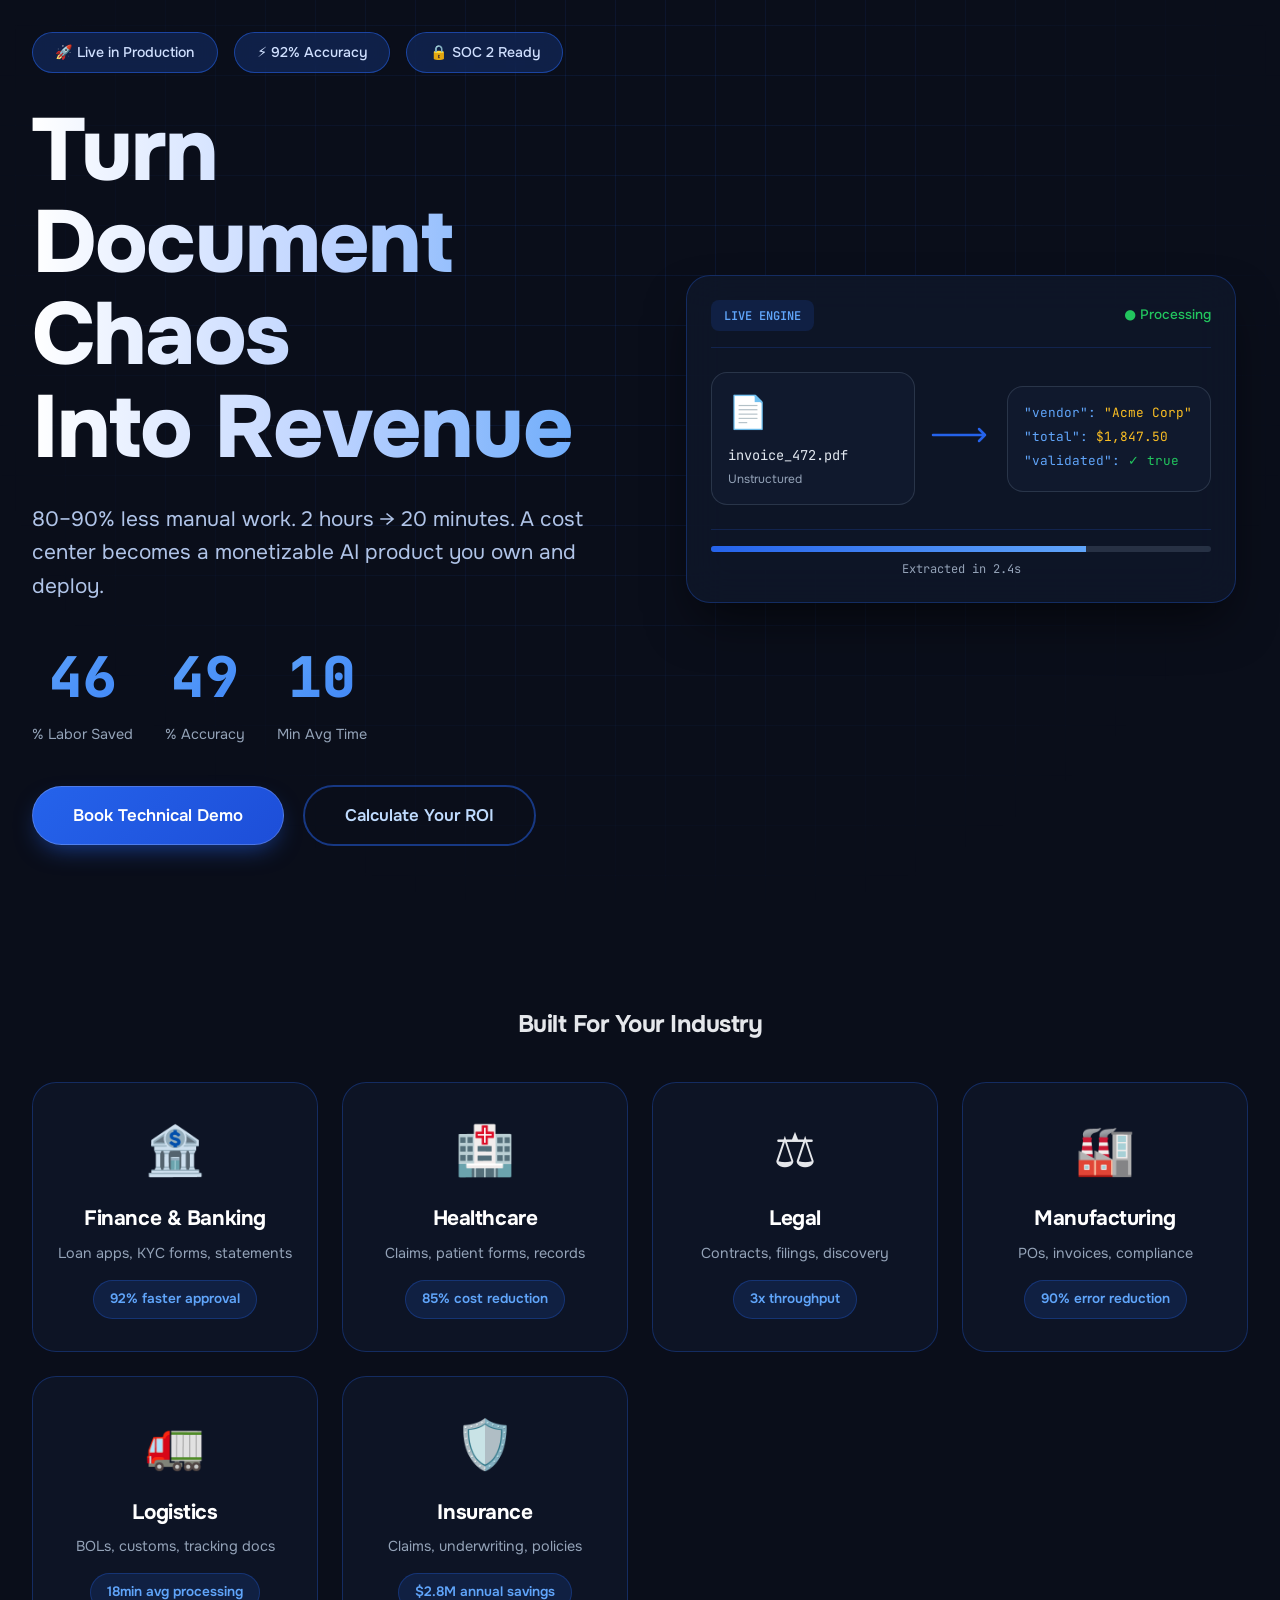
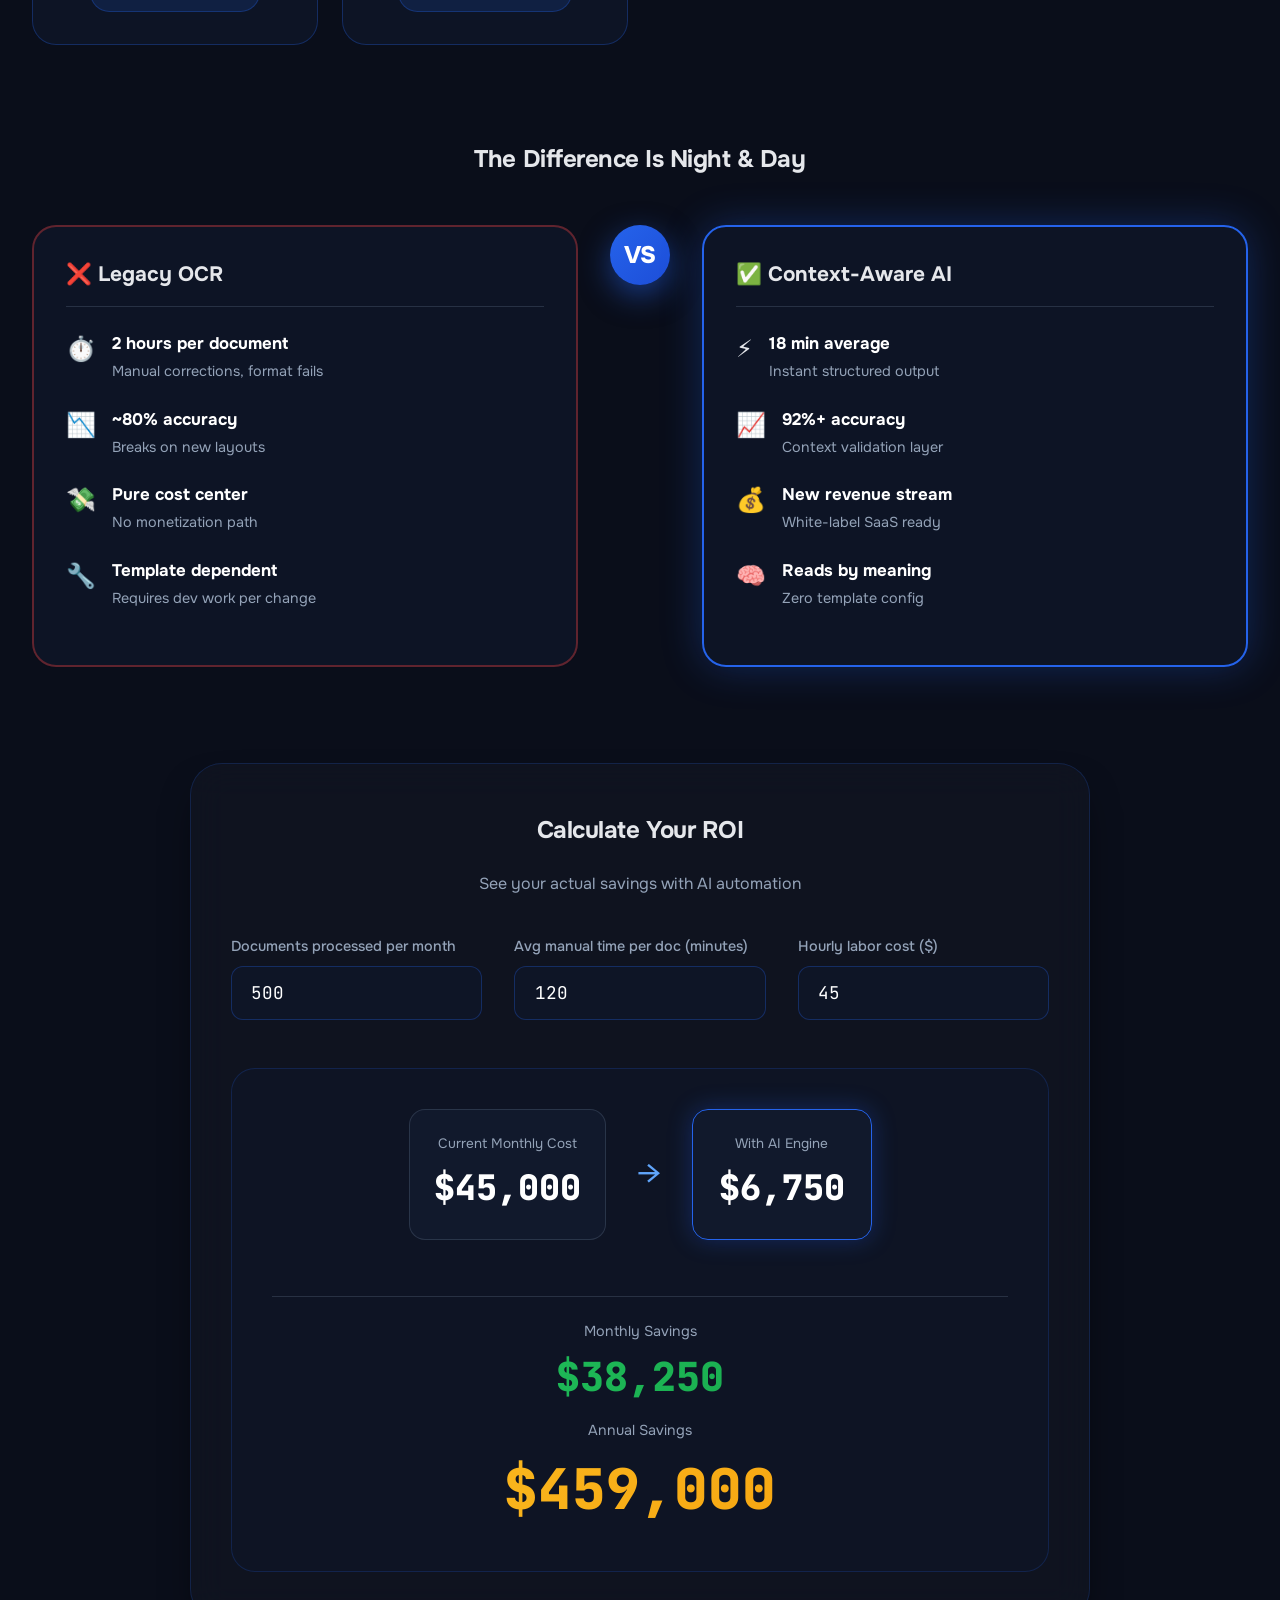
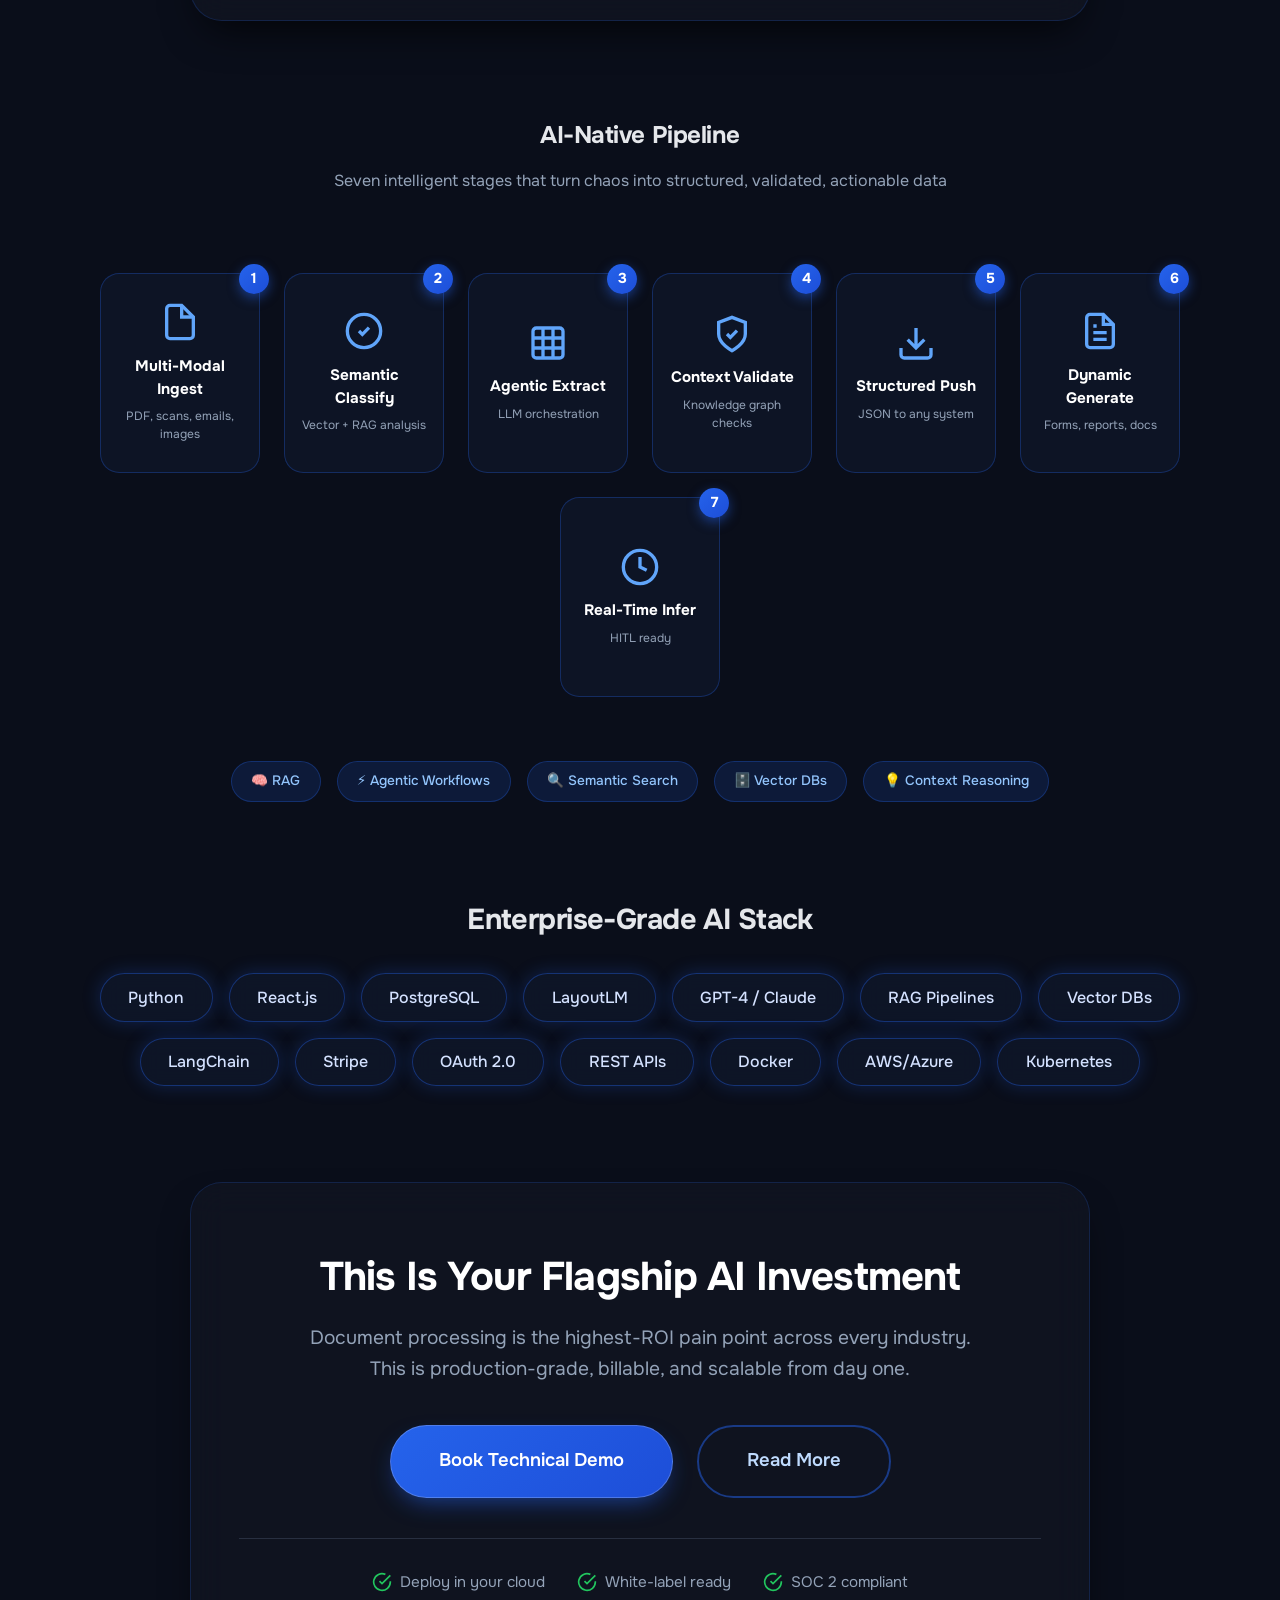
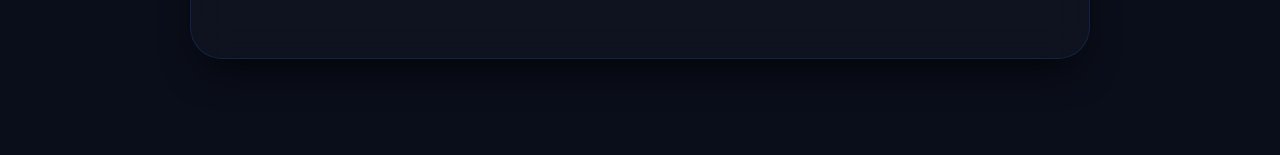
==== commit 7e24530b: "Update solution1.html" ====
--- a/solution1.html
+++ b/solution1.html
@@ -40,7 +40,7 @@
         </div>
 
         <div style="display: flex; flex-wrap: wrap; gap: 1.2rem; align-items: center; margin-top: 2.5rem;">
-          <a href="#demo" class="primary-btn">Book Technical Demo</a>
+          <a href="https://astreait.com/contact-us/" class="primary-btn">Book Technical Demo</a>
           <a href="#calculator" class="secondary-btn">Calculate Your ROI</a>
         </div>
       </div>
@@ -377,7 +377,7 @@
         <h2>This Is Your Flagship AI Investment</h2>
         <p>Document processing is the highest-ROI pain point across every industry. This is production-grade, billable, and scalable from day one.</p>
         <div class="cta-buttons">
-          <a href="#" class="primary-btn large">Book Technical Demo</a>
+          <a href="https://astreait.com/contact-us/" class="primary-btn large">Book Technical Demo</a>
           <a href="https://astreait.com/ai-powered-document-automation-salesforce/" class="secondary-btn large">Read More </a>
         </div>
         <div class="cta-features">
